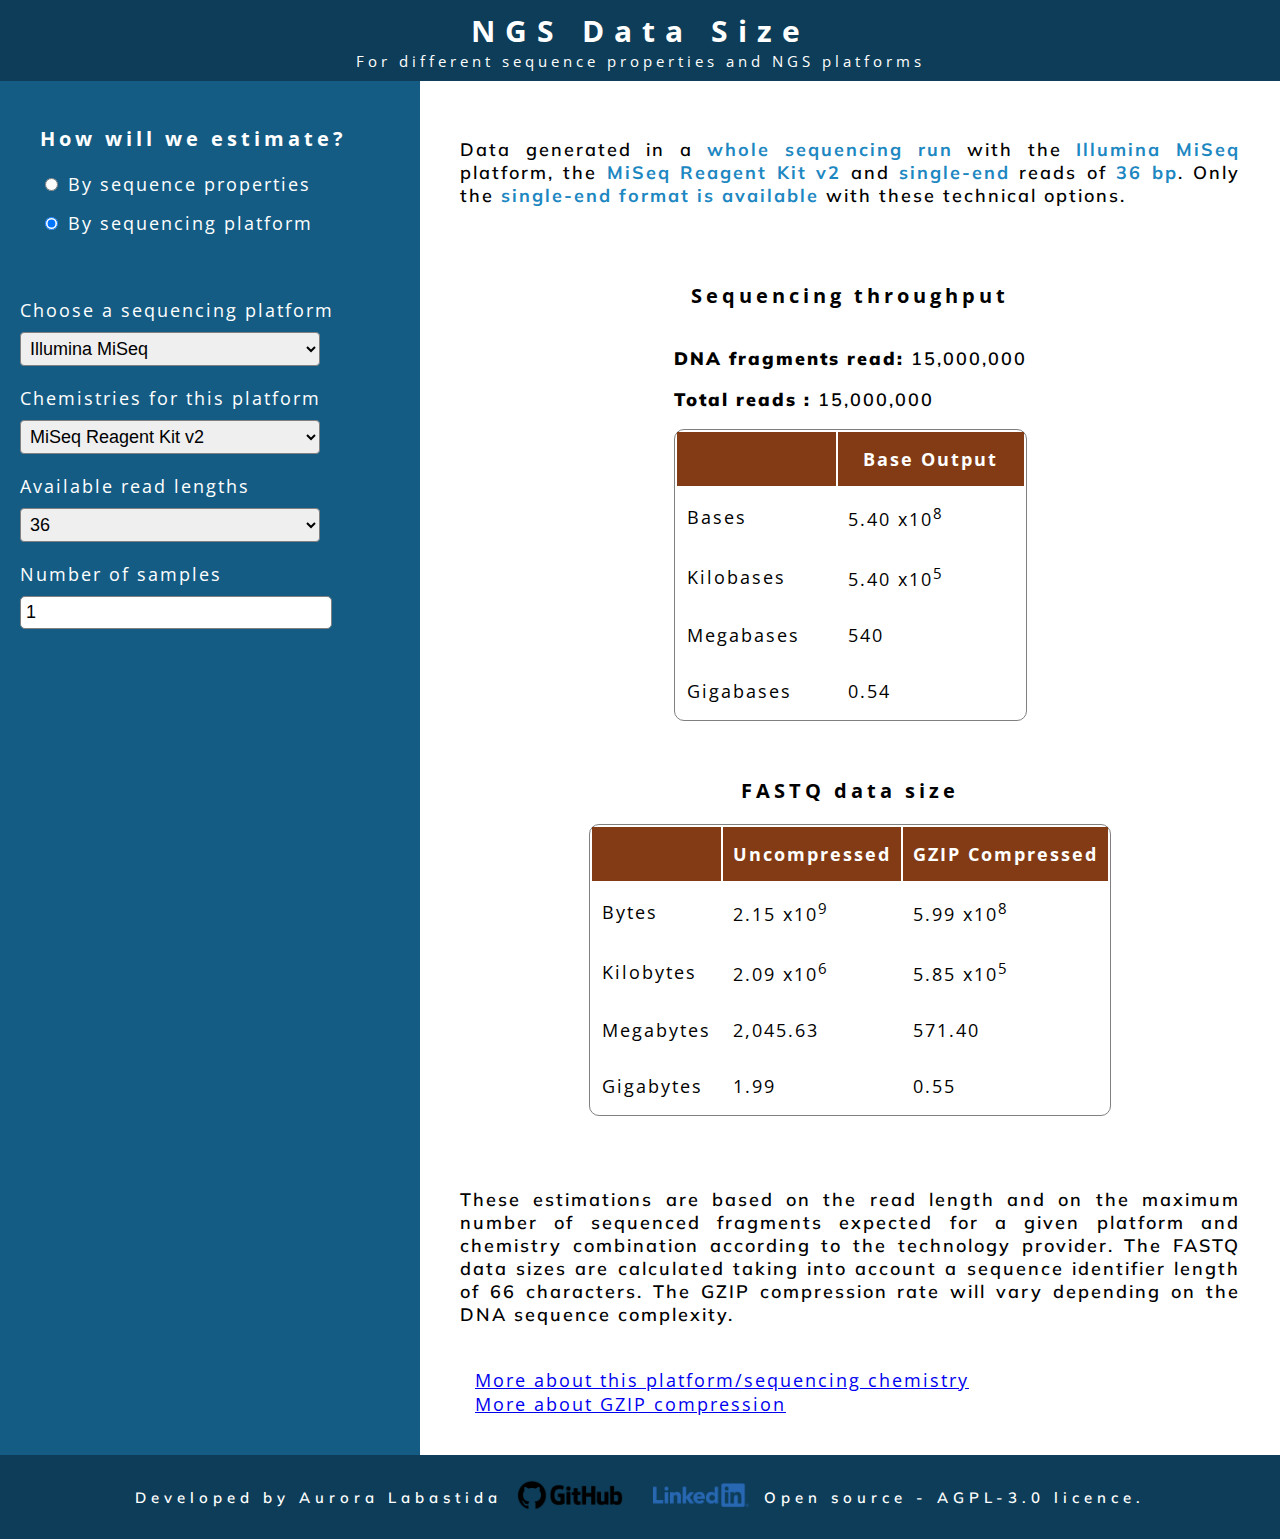
==== docs/index.html @ 157fe605 "Renamed data directory to docs" ====
<!doctype html>

<html lang="en">
<head>

  <meta charset="utf-8">
  <meta name="viewport" content="width=device-width, initial-scale=1">
  <title>FASTQ size</title>
  <link rel="preconnect" href="https://fonts.googleapis.com">
  <link rel="preconnect" href="https://fonts.gstatic.com" crossorigin>
  <link href="https://fonts.googleapis.com/css2?family=Mulish:wght@400;500;600;700&display=swap" rel="stylesheet">
  <link href="https://fonts.googleapis.com/css2?family=Open+Sans:wght@400;700&display=swap" rel="stylesheet">
  <link rel="stylesheet" href="css/main_style.css">
  <script src="js/jquery-3.6.0.min.js"></script>
  <script src="js/input_data.js"></script>
  <script src="js/panel_vars.js"></script>
  <script src="js/panel_functions.js"></script>
  <script src="js/main.js"></script>

</head>

<body>

<header>
  <h1>NGS Data Size</h1>
  <h2>For different sequence properties and NGS platforms</h2>
</header>

<div id="outer-container">

  <div id="input_bar">

    <div id=How_div> <br> <form id="How">
      <h3>How will we estimate?</h3>
      <input type="radio" id="by_seq_props" name="How_selector" value="1" onchange="go_to_by_props()">
      <label for="seq_props">By sequence properties</label><br>

      <input type="radio" id="by_platform" name="How_selector" value="2" onchange="go_to_by_plat()">
      <label for="platform">By sequencing platform</label>
      <br><br>
    </form> </div>



    <div id="condpanel1" class="condpanel"><br>
        <label for="read_len">Read length</label>
        <input type="text" id="read_len" name="read_len" >
        <label for="no_reads">Total number of reads</label>
        <input type="text" id="no_reads" name="no_reads">
        <label for="no_reads">Sequence identifier length</label>
        <input type="text" id="read_id_len" name="read_id_len">
    </div>


    <div id="condpanel2" class="condpanel"><br>

        <label for="platform">Choose a sequencing platform</label>
        <select name="platform" id="platform"></select>
        <label for="chemistry">Chemistries for this platform</label>
        <select name="chemistry" id="chemistry"></select>
        <label for="chem_length">Available read lengths</label>
        <select name="chem_length" id="chem_length"></select>
        <label for="samples">Number of samples</label>
        <input type="text" id="samples" name="samples">  
        <br>
        <div id="if_both_formats">
          <p>Select a sequencing format</p>
          <label for="single">single-end</label>
          <input type="radio" id="single" name="fmt_select" value="1">
          <label for="paired">paired-end</label>
          <input type="radio" id="paired" name="fmt_select" value="2">
        </div>

    </div>

  </div>
  
  <div id="output_space">

    <br><div class="message_space"><p id="calc_message" class="message">...</p></div>

    <div id="tables_space">
      <div class="one_table_space">
        <h4>Sequencing throughput</h4>

        <div><p id="frags_message" class="out_if_by_plat">...</p>
        <p id="reads_message" class="out_if_by_plat">...</p></div>
        <table id="throughput_table"></table>
      </div>
      <div class="one_table_space">
        <h4>FASTQ data size</h4>
        <table id="sizes_table"></table>
      </div>
    </div><br>

    <div class="message_space">
    <p id="notes_message"></p><br>
    <a id="plat_info" class="out_if_by_plat" href="">More about this platform/sequencing chemistry</a><br>
    <a href="http://www.softpanorama.org/HPC/DNA_sequencing/Genomic_data_compression/index.shtml">More about GZIP compression</a>
  </div><br>

  </div>
</div>

<footer>
  <div class="devmessage">
    <p>Developed by Aurora Labastida </p>
      <div class="devicons">
      <a href="https://github.com/auroralabastida/"><img src="img/github.png" title="GitHub account" height="60" /></a>
      <a href="https://www.linkedin.com/in/aurora-labastida-mart%C3%ADnez/"><img src="img/linkedin.png" title="LinkedIn account" height="60" /></a>
    </div>
    <p> Open source - AGPL-3.0 licence.</p>
  </div>
</footer>
</body>
</html>
---- docs/css/main_style.css ----
body {
  font-family: 'Open Sans', sans-serif;
  font-size:18px;
  margin: 0; padding: 0;
  letter-spacing:2px;
}

header,footer{
  background-color: #0d3d58;
  margin: 0; padding: 10px 0 10px 0;
  color: #ffffff;
  text-align:center;
  /*border: 1px solid orange;*/

}

h1{
  font-weight:700;
  font-size: 30px;
  letter-spacing:10px;
  margin: 0 0 0 0; 
}

h2{
  font-weight: 400;
  font-size: 15px;
  letter-spacing:4px;
  margin: 0 0 0 0;
}

h3{
  font-weight: 700;
  font-size: 20px;
  letter-spacing:4px;
  margin-bottom: 20px;
}

h4{
  font-weight: 700;
  font-size: 20px;
  letter-spacing:4px;
  margin-bottom: 20px;
  text-align: center;
}

input[type="radio"] {  
  margin-bottom: 20px;
}

input[type="text"] {  
  width: 300px;
  padding: 5px;
  border: 1px solid gray;
  border-radius: 5px;
  font-size: 18px;
  margin: 10px 0 20px 0;
  display: block;

}

input[type=text]:focus {
  background-color: #b8f4eb;
}

select {
  width: 300px;
  padding: 5px;
  border: 1px solid gray;
  border-radius: 4px;
  font-size: 18px;
  margin: 10px 0 20px 0;
  display: block;
}

table{
  border: 1px solid gray ;
  border-radius: 10px;
  float: bottom;
}

th{
  background-color: #823B14;
  padding: 15px 10px 15px 10px;
  color: #ffffff;
}

td{ padding: 15px 10px 15px 10px; }


#outer-container {
  width: 100%;
  padding: 0px;
  /*border: 1px solid red;*/
  padding: 0; margin: 0;
  display: table;
}


#input_bar {
  width: 400px;
  background-color: #145c84;
  padding: 0; margin: 0;
  color:  #ffffff;
  /*border: 1px solid orange;*/
  display: table-cell;
  padding: 0 0 0 20px;
}

#How_div{
  margin: 0; padding: 0 0 0 20px;
}

#output_space {
  /*border: 1px solid yellow;*/
  display: table-cell;
}

#tables_space {
  /*border: 1px solid yellow;*/
  display: flex;
  flex-direction: row;
  justify-content: space-evenly;
  flex-wrap: wrap;
}

.one_table_space{
  display: flex;
  flex-direction: column;
  justify-content: space-between;
  margin: 15px;
}

.message_space {
  padding: 15px 40px 15px 40px;
  text-align: justify;
}

p {
  font-family: 'Mulish', sans-serif;
  font-weight: 600;
}

.message em{
  font-style: normal;
  font-weight: 700;
  color: #1d87c2;
}

.condpanel{
  display: none;
  margin: 0; padding: 0;
}

.devmessage{
  padding: 0; margin:  0;
  font-size:15px;
  letter-spacing:5px;
  font-weight: 400;
  display: flex;
  flex-direction: row;
  justify-content: center;
  align-items: center;
}

.devicons{
  padding: 0; margin:  0;
  display: flex;
  flex-direction: row;
  align-items: center;
}

a{
  margin: 0 15px 0 15px;
}

@media only screen and (max-width: 800px) {
  #outer-container {
    display: flex;
    flex-direction: column;
  }

  #input_bar{
    width: 100%;
  }
  #output_space{
    width: 100%;
  }
  #tables_space {
    flex-direction: column;
    align-items: center;
  }
  .devmessage {
    flex-direction: column;
  }

  select,input[type="text"]  
  {  
    max-width: 500px }
  }
}
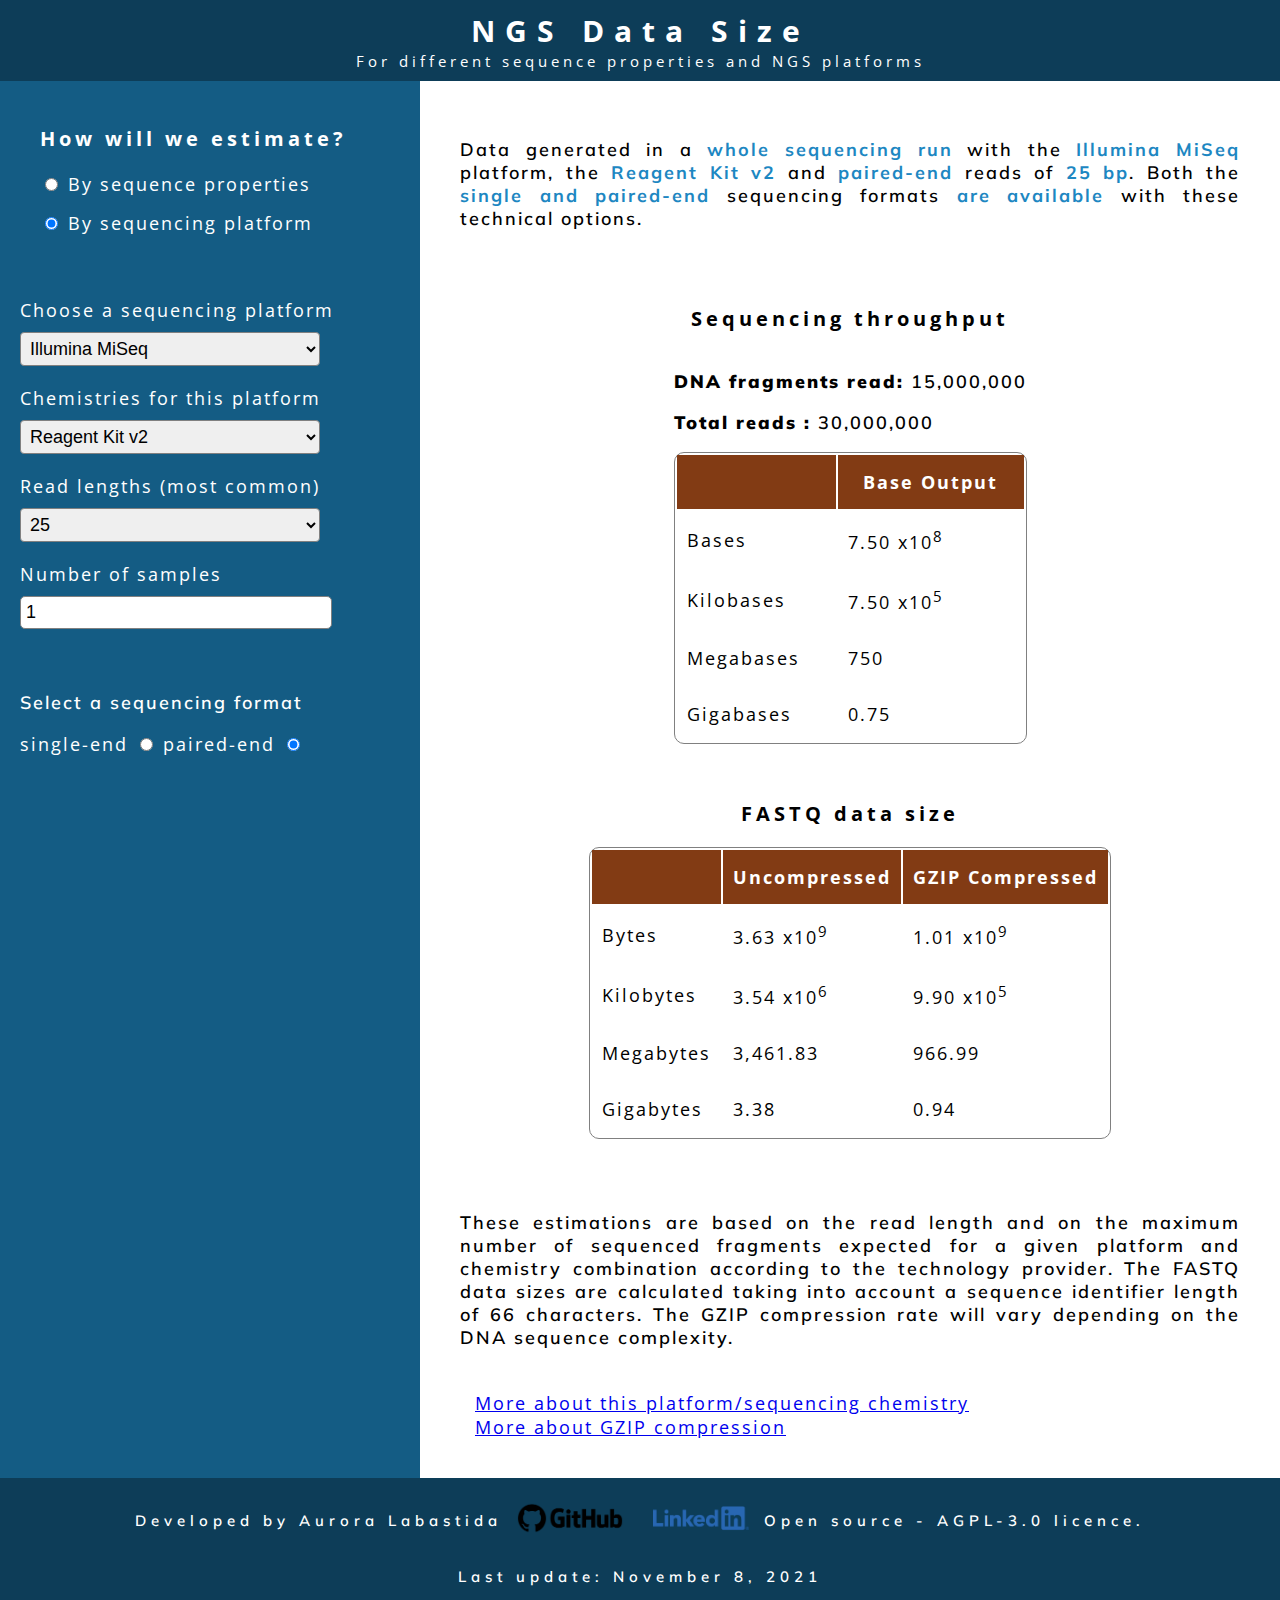
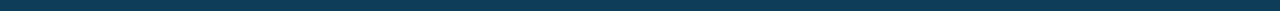
==== commit a30bc23d: "Added Illumina MiniSeq. Paired and single-end formats can be freely selected when available." ====
--- a/docs/index.html
+++ b/docs/index.html
@@ -5,7 +5,8 @@
 
   <meta charset="utf-8">
   <meta name="viewport" content="width=device-width, initial-scale=1">
-  <title>FASTQ size</title>
+  <title>NGS data size</title>
+  <link rel="shortcut icon" href="img/001.jpg">
   <link rel="preconnect" href="https://fonts.googleapis.com">
   <link rel="preconnect" href="https://fonts.gstatic.com" crossorigin>
   <link href="https://fonts.googleapis.com/css2?family=Mulish:wght@400;500;600;700&display=swap" rel="stylesheet">
@@ -58,7 +59,7 @@
         <select name="platform" id="platform"></select>
         <label for="chemistry">Chemistries for this platform</label>
         <select name="chemistry" id="chemistry"></select>
-        <label for="chem_length">Available read lengths</label>
+        <label for="chem_length">Read lengths (most common)</label>
         <select name="chem_length" id="chem_length"></select>
         <label for="samples">Number of samples</label>
         <input type="text" id="samples" name="samples">  
@@ -111,6 +112,7 @@
     </div>
     <p> Open source - AGPL-3.0 licence.</p>
   </div>
+  <div class="devmessage"><p>Last update: November 8, 2021</p></div>
 </footer>
 </body>
 </html>